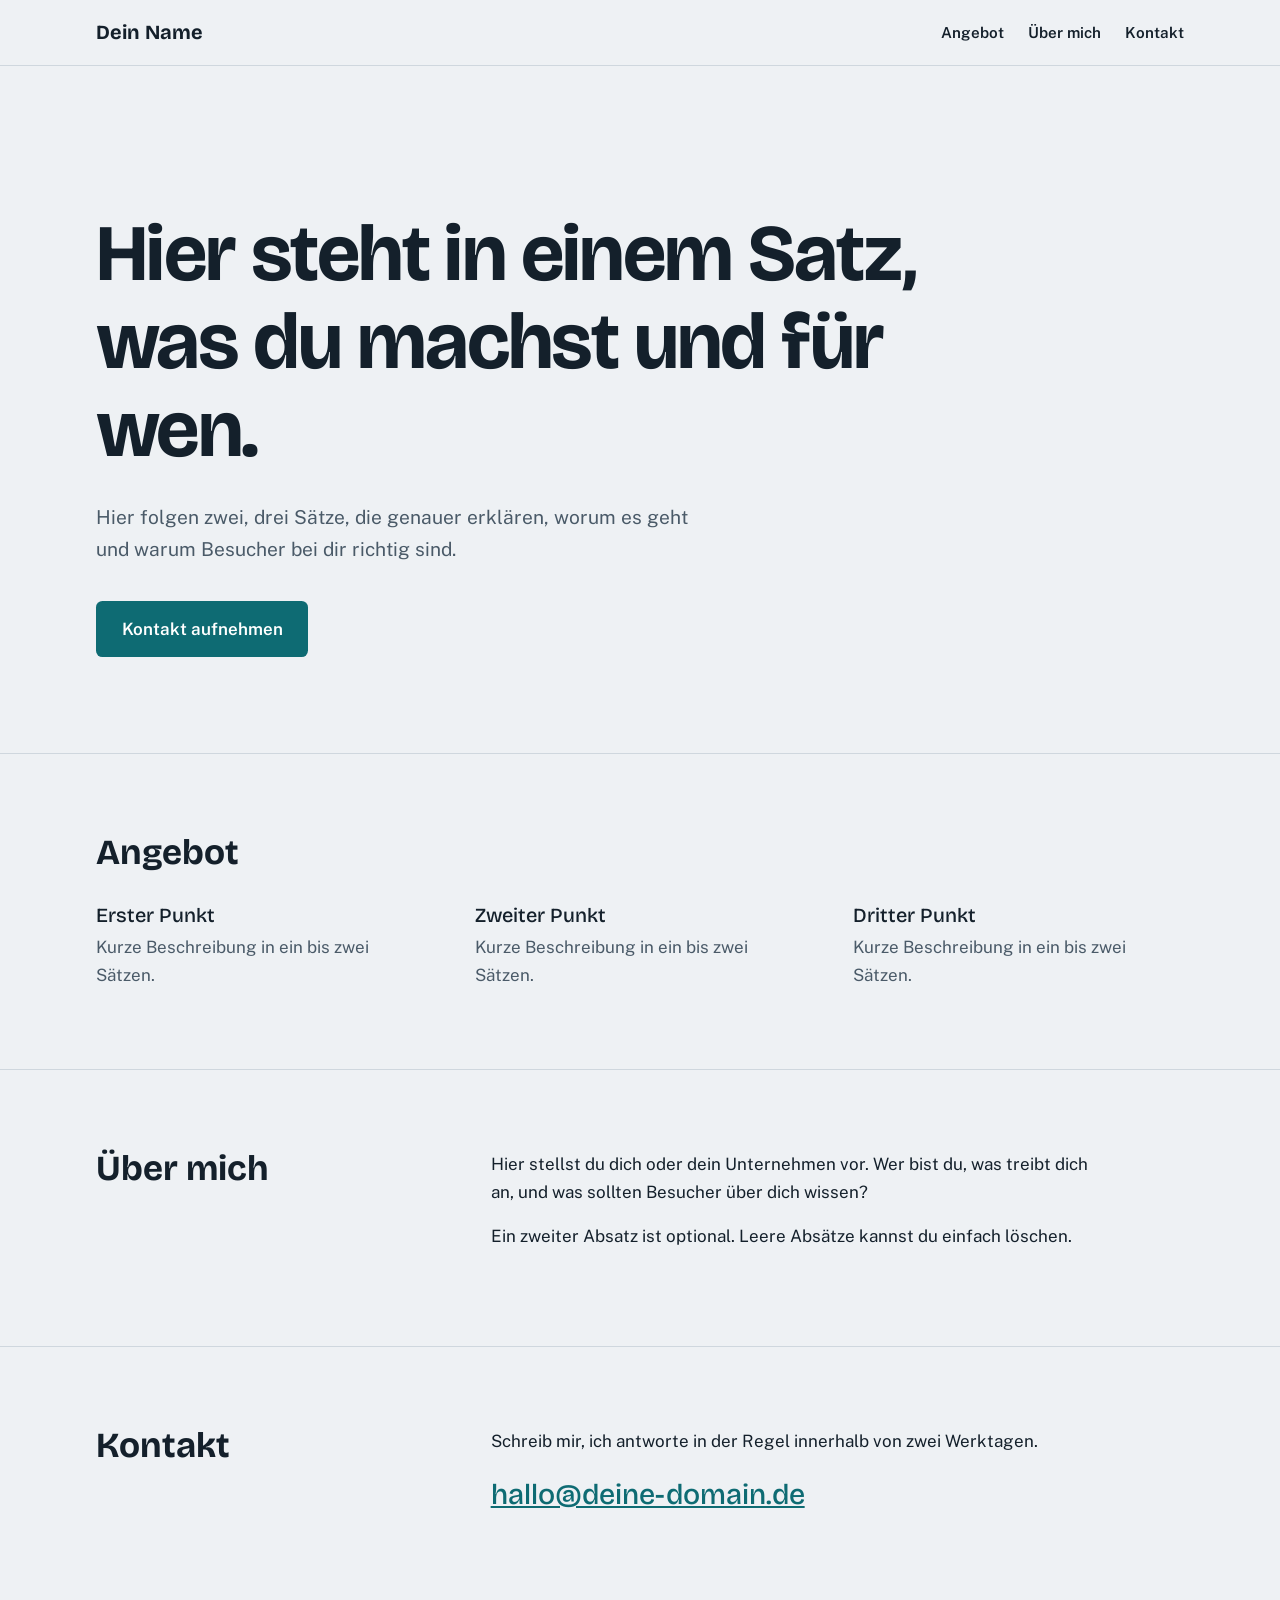
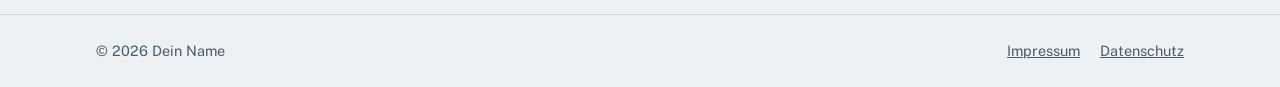
==== index.html @ ab6e3d64 "Add files via upload" ====
<!DOCTYPE html>
<html lang="de">
<head>
  <meta charset="utf-8">
  <meta name="viewport" content="width=device-width, initial-scale=1">

  <!-- ÄNDERN: Titel im Browser-Tab und Beschreibung für Google -->
  <title>Dein Name – Kurze Beschreibung</title>
  <meta name="description" content="Eine kurze Beschreibung deiner Seite in ein bis zwei Sätzen.">

  <link rel="preconnect" href="https://fonts.googleapis.com">
  <link rel="preconnect" href="https://fonts.gstatic.com" crossorigin>
  <link href="https://fonts.googleapis.com/css2?family=Bricolage+Grotesque:wght@500;700&family=Public+Sans:wght@400;600&display=swap" rel="stylesheet">
  <link rel="stylesheet" href="style.css">
</head>
<body>

  <a class="skip" href="#inhalt">Zum Inhalt springen</a>

  <header class="kopf">
    <div class="wrap kopf-innen">
      <!-- ÄNDERN: dein Name oder Firmenname -->
      <a class="marke" href="/">Dein Name</a>
      <nav aria-label="Hauptmenü">
        <a href="#angebot">Angebot</a>
        <a href="#ueber-mich">Über mich</a>
        <a href="#kontakt">Kontakt</a>
      </nav>
    </div>
  </header>

  <main id="inhalt">

    <!-- ============ STARTBEREICH ============ -->
    <section class="start">
      <div class="wrap">
        <!-- ÄNDERN: Hauptaussage der Seite -->
        <h1>Hier steht in einem Satz, was du machst und für wen.</h1>
        <p class="einleitung">
          Hier folgen zwei, drei Sätze, die genauer erklären, worum es geht
          und warum Besucher bei dir richtig sind.
        </p>
        <a class="knopf" href="#kontakt">Kontakt aufnehmen</a>
      </div>
    </section>

    <!-- ============ ANGEBOT ============ -->
    <section id="angebot" class="abschnitt">
      <div class="wrap">
        <h2>Angebot</h2>
        <!-- Pro Punkt einen <li>-Block. Zum Hinzufügen einfach kopieren. -->
        <ul class="liste">
          <li>
            <h3>Erster Punkt</h3>
            <p>Kurze Beschreibung in ein bis zwei Sätzen.</p>
          </li>
          <li>
            <h3>Zweiter Punkt</h3>
            <p>Kurze Beschreibung in ein bis zwei Sätzen.</p>
          </li>
          <li>
            <h3>Dritter Punkt</h3>
            <p>Kurze Beschreibung in ein bis zwei Sätzen.</p>
          </li>
        </ul>
      </div>
    </section>

    <!-- ============ ÜBER MICH ============ -->
    <section id="ueber-mich" class="abschnitt">
      <div class="wrap zwei-spalten">
        <h2>Über mich</h2>
        <div>
          <p>
            Hier stellst du dich oder dein Unternehmen vor. Wer bist du,
            was treibt dich an, und was sollten Besucher über dich wissen?
          </p>
          <p>
            Ein zweiter Absatz ist optional. Leere Absätze kannst du
            einfach löschen.
          </p>
        </div>
      </div>
    </section>

    <!-- ============ KONTAKT ============ -->
    <section id="kontakt" class="abschnitt kontakt">
      <div class="wrap zwei-spalten">
        <h2>Kontakt</h2>
        <div>
          <p>Schreib mir, ich antworte in der Regel innerhalb von zwei Werktagen.</p>
          <!-- ÄNDERN: deine E-Mail-Adresse (an zwei Stellen) -->
          <p><a class="mail" href="mailto:hallo@deine-domain.de">hallo@deine-domain.de</a></p>
        </div>
      </div>
    </section>

  </main>

  <footer class="fuss">
    <div class="wrap fuss-innen">
      <!-- ÄNDERN: Name und Jahr -->
      <span>© 2026 Dein Name</span>
      <!-- Wichtig in Deutschland: Impressum (und Datenschutz) brauchst du als eigene Seite -->
      <span>
        <a href="impressum.html">Impressum</a>
        <a href="datenschutz.html">Datenschutz</a>
      </span>
    </div>
  </footer>

</body>
</html>
---- style.css ----
/* ============================================================
   EINSTELLUNGEN – hier änderst du Farben und Schriften zentral
   ============================================================ */
:root {
  --hintergrund: #eef1f4;
  --flaeche: #ffffff;
  --text: #14202b;
  --text-leise: #4a5a68;
  --akzent: #0e6b73;
  --akzent-dunkel: #0a4f55;
  --linie: #cfd7de;

  --schrift-titel: "Bricolage Grotesque", "Helvetica Neue", Arial, sans-serif;
  --schrift-text: "Public Sans", "Helvetica Neue", Arial, sans-serif;

  --breite: 68rem;
}

/* ============================================================
   GRUNDLAGEN
   ============================================================ */
*, *::before, *::after { box-sizing: border-box; }

html { scroll-behavior: smooth; }

@media (prefers-reduced-motion: reduce) {
  html { scroll-behavior: auto; }
}

body {
  margin: 0;
  background: var(--hintergrund);
  color: var(--text);
  font-family: var(--schrift-text);
  font-size: 1.0625rem;
  line-height: 1.65;
}

.wrap {
  width: min(100% - 2.5rem, var(--breite));
  margin-inline: auto;
}

a { color: var(--akzent); }
a:hover { color: var(--akzent-dunkel); }

:focus-visible {
  outline: 3px solid var(--akzent);
  outline-offset: 3px;
}

.skip {
  position: absolute;
  left: -999px;
  top: 0;
  background: var(--text);
  color: #fff;
  padding: .6rem 1rem;
}
.skip:focus { left: 0; z-index: 10; }

/* ============================================================
   KOPFZEILE
   ============================================================ */
.kopf {
  border-bottom: 1px solid var(--linie);
  background: var(--hintergrund);
  position: sticky;
  top: 0;
  z-index: 5;
}

.kopf-innen {
  display: flex;
  justify-content: space-between;
  align-items: center;
  gap: 1rem;
  padding-block: 1rem;
}

.marke {
  font-family: var(--schrift-titel);
  font-weight: 700;
  font-size: 1.25rem;
  color: var(--text);
  text-decoration: none;
}

.kopf nav { display: flex; gap: 1.5rem; }

.kopf nav a {
  color: var(--text);
  text-decoration: none;
  font-weight: 600;
  font-size: .95rem;
}
.kopf nav a:hover { color: var(--akzent); }

/* ============================================================
   STARTBEREICH
   ============================================================ */
.start { padding-block: clamp(4rem, 12vw, 9rem) clamp(3rem, 8vw, 6rem); }

h1, h2, h3 {
  font-family: var(--schrift-titel);
  line-height: 1.1;
  margin: 0;
}

h1 {
  font-size: clamp(2.4rem, 7vw, 5rem);
  font-weight: 700;
  letter-spacing: -.02em;
  max-width: 18ch;
}

.einleitung {
  font-size: 1.2rem;
  color: var(--text-leise);
  max-width: 52ch;
  margin: 1.75rem 0 2.25rem;
}

.knopf {
  display: inline-block;
  background: var(--akzent);
  color: #fff;
  text-decoration: none;
  font-weight: 600;
  padding: .85rem 1.6rem;
  border-radius: .4rem;
}
.knopf:hover { background: var(--akzent-dunkel); color: #fff; }

/* ============================================================
   ABSCHNITTE
   ============================================================ */
.abschnitt {
  padding-block: clamp(3rem, 7vw, 5rem);
  border-top: 1px solid var(--linie);
  scroll-margin-top: 4rem;
}

h2 {
  font-size: clamp(1.7rem, 3.5vw, 2.2rem);
  font-weight: 700;
}

h3 {
  font-size: 1.25rem;
  font-weight: 500;
  margin-bottom: .4rem;
}

.zwei-spalten {
  display: grid;
  grid-template-columns: 1fr;
  gap: 1.25rem 3rem;
}

@media (min-width: 48rem) {
  .zwei-spalten { grid-template-columns: 1fr 2fr; }
}

.zwei-spalten p { margin: 0 0 1rem; max-width: 60ch; }

/* Angebotsliste */
.liste {
  list-style: none;
  margin: 2rem 0 0;
  padding: 0;
  display: grid;
  gap: 2rem 3rem;
}

@media (min-width: 48rem) {
  .liste { grid-template-columns: repeat(3, 1fr); }
}

.liste p { margin: 0; color: var(--text-leise); }

/* Kontakt */
.mail {
  font-family: var(--schrift-titel);
  font-size: clamp(1.3rem, 3vw, 1.8rem);
  font-weight: 500;
}

/* ============================================================
   FUSSZEILE
   ============================================================ */
.fuss {
  border-top: 1px solid var(--linie);
  padding-block: 1.5rem;
  font-size: .9rem;
  color: var(--text-leise);
}

.fuss-innen {
  display: flex;
  justify-content: space-between;
  flex-wrap: wrap;
  gap: .75rem;
}

.fuss a { color: var(--text-leise); margin-left: 1rem; }
.fuss a:hover { color: var(--akzent); }

/* ============================================================
   KLEINE BILDSCHIRME
   ============================================================ */
@media (max-width: 36rem) {
  .kopf-innen { flex-direction: column; align-items: flex-start; gap: .5rem; }
  .kopf nav { gap: 1.1rem; }
}
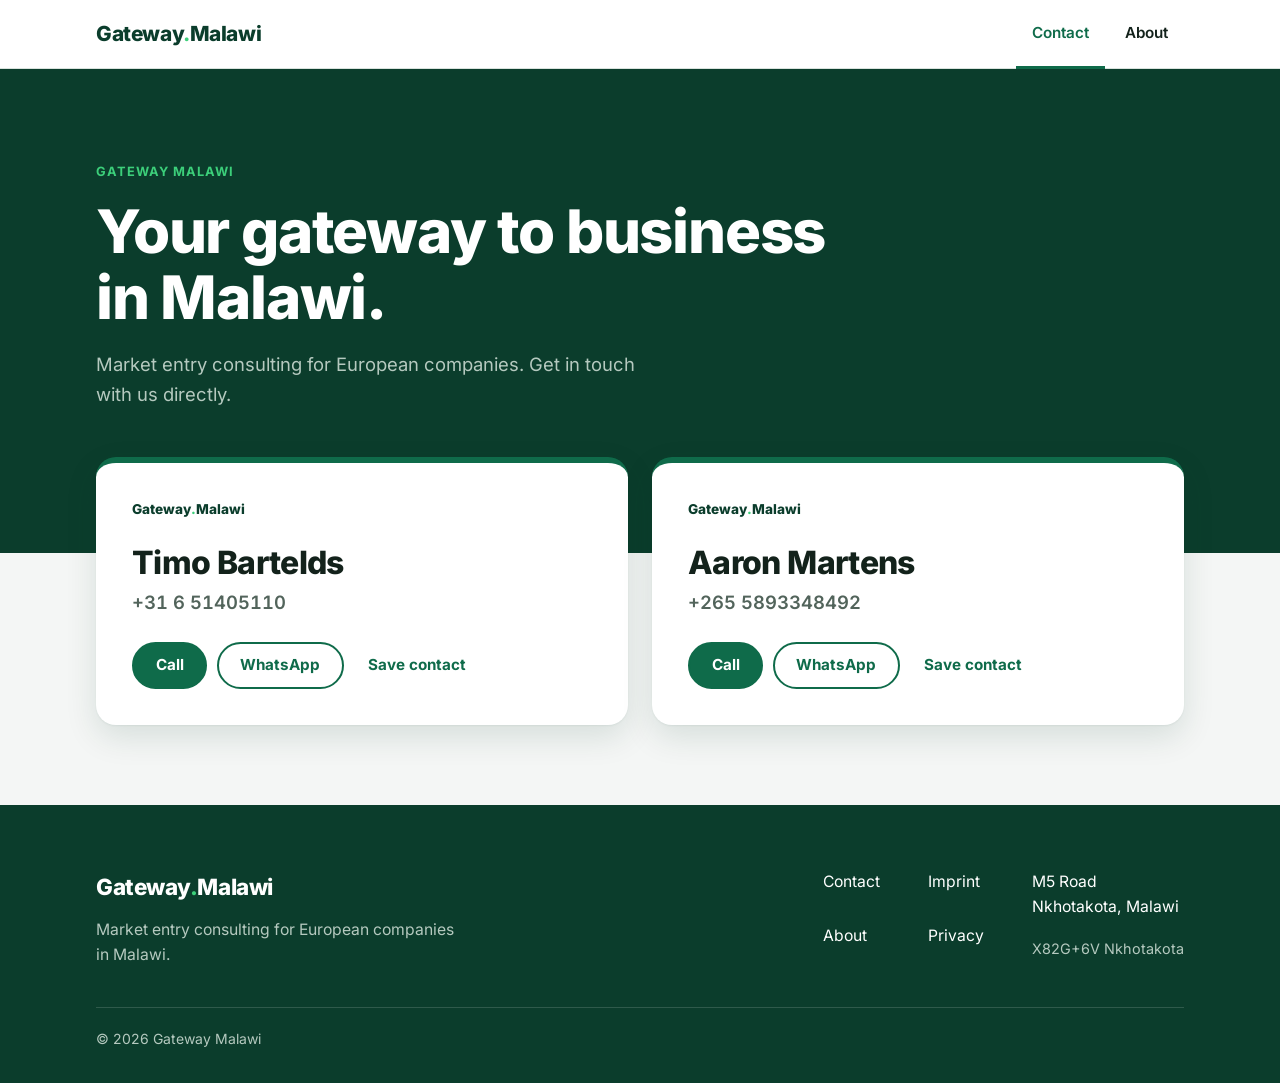
==== commit badc8faf: "Redesign as Gateway Malawi one-pager with business cards and About tab - Start page with business ca" ====
--- a/index.html
+++ b/index.html
@@ -1,111 +1,88 @@
 <!DOCTYPE html>
-<html lang="de">
+<html lang="en">
 <head>
   <meta charset="utf-8">
   <meta name="viewport" content="width=device-width, initial-scale=1">
-
-  <!-- ÄNDERN: Titel im Browser-Tab und Beschreibung für Google -->
-  <title>Dein Name – Kurze Beschreibung</title>
-  <meta name="description" content="Eine kurze Beschreibung deiner Seite in ein bis zwei Sätzen.">
-
-  <link rel="preconnect" href="https://fonts.googleapis.com">
-  <link rel="preconnect" href="https://fonts.gstatic.com" crossorigin>
-  <link href="https://fonts.googleapis.com/css2?family=Bricolage+Grotesque:wght@500;700&family=Public+Sans:wght@400;600&display=swap" rel="stylesheet">
+  <title>Gateway Malawi</title>
+  <meta name="description" content="Gateway Malawi – market entry consulting for European companies in Malawi.">
+  <meta name="theme-color" content="#0b3d2c">
+  <link rel="preload" href="fonts/inter-latin-wght-normal.woff2" as="font" type="font/woff2" crossorigin>
   <link rel="stylesheet" href="style.css">
 </head>
 <body>
 
-  <a class="skip" href="#inhalt">Zum Inhalt springen</a>
+  <a class="skip" href="#content">Skip to content</a>
 
-  <header class="kopf">
-    <div class="wrap kopf-innen">
-      <!-- ÄNDERN: dein Name oder Firmenname -->
-      <a class="marke" href="/">Dein Name</a>
-      <nav aria-label="Hauptmenü">
-        <a href="#angebot">Angebot</a>
-        <a href="#ueber-mich">Über mich</a>
-        <a href="#kontakt">Kontakt</a>
+  <header class="header">
+    <div class="wrap header-inner">
+      <a class="logo" href="index.html">Gateway<span class="dot">.</span>Malawi</a>
+      <nav class="tabs" aria-label="Main menu">
+        <a href="index.html" aria-current="page">Contact</a>
+        <a href="about.html">About</a>
       </nav>
     </div>
   </header>
 
-  <main id="inhalt">
-
-    <!-- ============ STARTBEREICH ============ -->
-    <section class="start">
+  <main id="content">
+    <section class="hero">
       <div class="wrap">
-        <!-- ÄNDERN: Hauptaussage der Seite -->
-        <h1>Hier steht in einem Satz, was du machst und für wen.</h1>
-        <p class="einleitung">
-          Hier folgen zwei, drei Sätze, die genauer erklären, worum es geht
-          und warum Besucher bei dir richtig sind.
-        </p>
-        <a class="knopf" href="#kontakt">Kontakt aufnehmen</a>
+        <span class="eyebrow">Gateway Malawi</span>
+        <h1>Your gateway to business in Malawi.</h1>
+        <p>Market entry consulting for European companies. Get in touch with us directly.</p>
       </div>
     </section>
 
-    <!-- ============ ANGEBOT ============ -->
-    <section id="angebot" class="abschnitt">
-      <div class="wrap">
-        <h2>Angebot</h2>
-        <!-- Pro Punkt einen <li>-Block. Zum Hinzufügen einfach kopieren. -->
-        <ul class="liste">
-          <li>
-            <h3>Erster Punkt</h3>
-            <p>Kurze Beschreibung in ein bis zwei Sätzen.</p>
-          </li>
-          <li>
-            <h3>Zweiter Punkt</h3>
-            <p>Kurze Beschreibung in ein bis zwei Sätzen.</p>
-          </li>
-          <li>
-            <h3>Dritter Punkt</h3>
-            <p>Kurze Beschreibung in ein bis zwei Sätzen.</p>
-          </li>
-        </ul>
-      </div>
+    <section class="wrap" aria-label="Contact persons">
+      <ul class="cards">
+        <li class="card">
+          <span class="card-brand">Gateway<span class="dot">.</span>Malawi</span>
+          <div>
+            <h2>Timo Bartelds</h2>
+            <a class="phone" href="tel:+31651405110">+31 6 51405110</a>
+          </div>
+          <div class="actions">
+            <a class="btn btn-primary" href="tel:+31651405110">Call</a>
+            <a class="btn btn-outline" href="https://wa.me/31651405110" rel="noopener">WhatsApp</a>
+            <a class="btn btn-text" href="contact/timo-bartelds.vcf" download>Save contact</a>
+          </div>
+        </li>
+        <li class="card">
+          <span class="card-brand">Gateway<span class="dot">.</span>Malawi</span>
+          <div>
+            <h2>Aaron Martens</h2>
+            <a class="phone" href="tel:+2655893348492">+265 5893348492</a>
+          </div>
+          <div class="actions">
+            <a class="btn btn-primary" href="tel:+2655893348492">Call</a>
+            <a class="btn btn-outline" href="https://wa.me/2655893348492" rel="noopener">WhatsApp</a>
+            <a class="btn btn-text" href="contact/aaron-martens.vcf" download>Save contact</a>
+          </div>
+        </li>
+      </ul>
     </section>
-
-    <!-- ============ ÜBER MICH ============ -->
-    <section id="ueber-mich" class="abschnitt">
-      <div class="wrap zwei-spalten">
-        <h2>Über mich</h2>
-        <div>
-          <p>
-            Hier stellst du dich oder dein Unternehmen vor. Wer bist du,
-            was treibt dich an, und was sollten Besucher über dich wissen?
-          </p>
-          <p>
-            Ein zweiter Absatz ist optional. Leere Absätze kannst du
-            einfach löschen.
-          </p>
-        </div>
-      </div>
-    </section>
-
-    <!-- ============ KONTAKT ============ -->
-    <section id="kontakt" class="abschnitt kontakt">
-      <div class="wrap zwei-spalten">
-        <h2>Kontakt</h2>
-        <div>
-          <p>Schreib mir, ich antworte in der Regel innerhalb von zwei Werktagen.</p>
-          <!-- ÄNDERN: deine E-Mail-Adresse (an zwei Stellen) -->
-          <p><a class="mail" href="mailto:hallo@deine-domain.de">hallo@deine-domain.de</a></p>
-        </div>
-      </div>
-    </section>
-
   </main>
 
-  <footer class="fuss">
-    <div class="wrap fuss-innen">
-      <!-- ÄNDERN: Name und Jahr -->
-      <span>© 2026 Dein Name</span>
-      <!-- Wichtig in Deutschland: Impressum (und Datenschutz) brauchst du als eigene Seite -->
-      <span>
-        <a href="impressum.html">Impressum</a>
-        <a href="datenschutz.html">Datenschutz</a>
-      </span>
+  <footer class="footer">
+    <div class="wrap">
+      <div class="footer-grid">
+        <div>
+          <a class="logo logo-light" href="index.html">Gateway<span class="dot">.</span>Malawi</a>
+          <p class="footer-tagline">Market entry consulting for European companies in Malawi.</p>
+        </div>
+        <ul>
+          <li><a href="index.html">Contact</a></li>
+          <li><a href="about.html">About</a></li>
+        </ul>
+        <ul>
+          <li><a href="imprint.html">Imprint</a></li>
+          <li><a href="privacy.html">Privacy</a></li>
+        </ul>
+        <address>
+          <span>M5 Road<br>Nkhotakota, Malawi</span>
+          <a class="plus-code" href="https://maps.google.com/?q=X82G%2B6V%20Nkhotakota" rel="noopener">X82G+6V Nkhotakota</a>
+        </address>
+      </div>
+      <div class="footer-bottom">© 2026 Gateway Malawi</div>
     </div>
   </footer>
 
--- a/style.css
+++ b/style.css
@@ -1,53 +1,70 @@
 /* ============================================================
-   EINSTELLUNGEN – hier änderst du Farben und Schriften zentral
-   ============================================================ */
+   SETTINGS – change colours and fonts here
+   ============================================================ */
+@font-face {
+  font-family: "Inter";
+  src: url("fonts/inter-latin-wght-normal.woff2") format("woff2");
+  font-weight: 100 900;
+  font-style: normal;
+  font-display: swap;
+}
+
 :root {
-  --hintergrund: #eef1f4;
-  --flaeche: #ffffff;
-  --text: #14202b;
-  --text-leise: #4a5a68;
-  --akzent: #0e6b73;
-  --akzent-dunkel: #0a4f55;
-  --linie: #cfd7de;
-
-  --schrift-titel: "Bricolage Grotesque", "Helvetica Neue", Arial, sans-serif;
-  --schrift-text: "Public Sans", "Helvetica Neue", Arial, sans-serif;
-
-  --breite: 68rem;
-}
-
-/* ============================================================
-   GRUNDLAGEN
+  --green-deep: #0b3d2c;     /* header band, footer */
+  --green: #0f6b4a;          /* primary buttons, links */
+  --green-dark: #0a5238;     /* hover */
+  --green-bright: #3ccf7a;   /* logo dot, highlights */
+  --green-soft: #e6f4ec;     /* light tint */
+  --page: #f4f6f5;
+  --surface: #ffffff;
+  --text: #13221b;
+  --text-soft: #52645b;
+  --line: #d9e2dd;
+  --on-dark: #ffffff;
+  --on-dark-soft: #b5c9bf;
+
+  --font: "Inter", "Helvetica Neue", Arial, sans-serif;
+  --radius: 1.25rem;
+  --shadow: 0 1px 2px rgb(11 61 44 / .06), 0 12px 32px rgb(11 61 44 / .12);
+  --width: 68rem;
+}
+
+/* ============================================================
+   BASICS
    ============================================================ */
 *, *::before, *::after { box-sizing: border-box; }
 
 html { scroll-behavior: smooth; }
-
-@media (prefers-reduced-motion: reduce) {
-  html { scroll-behavior: auto; }
-}
+@media (prefers-reduced-motion: reduce) { html { scroll-behavior: auto; } }
 
 body {
   margin: 0;
-  background: var(--hintergrund);
+  min-height: 100vh;
+  display: flex;
+  flex-direction: column;
+  background: var(--page);
   color: var(--text);
-  font-family: var(--schrift-text);
+  font-family: var(--font);
   font-size: 1.0625rem;
-  line-height: 1.65;
-}
+  line-height: 1.6;
+}
+
+main { flex: 1; }
 
 .wrap {
-  width: min(100% - 2.5rem, var(--breite));
+  width: min(100% - 2.5rem, var(--width));
   margin-inline: auto;
 }
 
-a { color: var(--akzent); }
-a:hover { color: var(--akzent-dunkel); }
+a { color: var(--green); }
+a:hover { color: var(--green-dark); }
 
 :focus-visible {
-  outline: 3px solid var(--akzent);
+  outline: 3px solid var(--green-bright);
   outline-offset: 3px;
 }
+
+h1, h2, h3 { line-height: 1.1; margin: 0; letter-spacing: -.02em; }
 
 .skip {
   position: absolute;
@@ -60,156 +77,265 @@
 .skip:focus { left: 0; z-index: 10; }
 
 /* ============================================================
-   KOPFZEILE
-   ============================================================ */
-.kopf {
-  border-bottom: 1px solid var(--linie);
-  background: var(--hintergrund);
+   HEADER WITH TABS
+   ============================================================ */
+.header {
+  background: var(--surface);
+  border-bottom: 1px solid var(--line);
   position: sticky;
   top: 0;
   z-index: 5;
 }
 
-.kopf-innen {
+.header-inner {
   display: flex;
   justify-content: space-between;
   align-items: center;
   gap: 1rem;
-  padding-block: 1rem;
-}
-
-.marke {
-  font-family: var(--schrift-titel);
-  font-weight: 700;
-  font-size: 1.25rem;
+  min-height: 4.25rem;
+}
+
+.logo {
+  font-weight: 800;
+  font-size: 1.3rem;
+  letter-spacing: -.02em;
+  color: var(--green-deep);
+  text-decoration: none;
+}
+.logo:hover { color: var(--green-deep); }
+.logo .dot { color: var(--green-bright); }
+.logo-light { color: var(--on-dark); }
+.logo-light:hover { color: var(--on-dark); }
+
+.tabs {
+  display: flex;
+  gap: .25rem;
+  align-self: stretch;
+}
+
+.tabs a {
+  display: flex;
+  align-items: center;
+  padding-inline: 1rem;
   color: var(--text);
-  text-decoration: none;
-}
-
-.kopf nav { display: flex; gap: 1.5rem; }
-
-.kopf nav a {
-  color: var(--text);
-  text-decoration: none;
   font-weight: 600;
   font-size: .95rem;
-}
-.kopf nav a:hover { color: var(--akzent); }
-
-/* ============================================================
-   STARTBEREICH
-   ============================================================ */
-.start { padding-block: clamp(4rem, 12vw, 9rem) clamp(3rem, 8vw, 6rem); }
-
-h1, h2, h3 {
-  font-family: var(--schrift-titel);
-  line-height: 1.1;
-  margin: 0;
-}
-
-h1 {
-  font-size: clamp(2.4rem, 7vw, 5rem);
+  text-decoration: none;
+  border-bottom: 3px solid transparent;
+  margin-bottom: -1px;
+}
+.tabs a:hover { color: var(--green); }
+.tabs a[aria-current="page"] {
+  color: var(--green);
+  border-bottom-color: var(--green);
+}
+
+/* ============================================================
+   HERO BAND
+   ============================================================ */
+.hero {
+  background: var(--green-deep);
+  color: var(--on-dark);
+  padding-block: clamp(3rem, 8vw, 5.5rem) clamp(7rem, 14vw, 9rem);
+}
+
+.hero-small { padding-block: clamp(2.5rem, 6vw, 4rem); }
+
+.eyebrow {
+  display: inline-block;
+  font-size: .8rem;
   font-weight: 700;
-  letter-spacing: -.02em;
+  letter-spacing: .08em;
+  text-transform: uppercase;
+  color: var(--green-bright);
+  margin-bottom: 1rem;
+}
+
+.hero h1 {
+  font-size: clamp(2.2rem, 6vw, 3.75rem);
+  font-weight: 800;
   max-width: 18ch;
 }
 
-.einleitung {
-  font-size: 1.2rem;
-  color: var(--text-leise);
-  max-width: 52ch;
-  margin: 1.75rem 0 2.25rem;
-}
-
-.knopf {
-  display: inline-block;
-  background: var(--akzent);
-  color: #fff;
+.hero p {
+  font-size: 1.15rem;
+  color: var(--on-dark-soft);
+  max-width: 48ch;
+  margin: 1.25rem 0 0;
+}
+
+/* ============================================================
+   BUSINESS CARDS
+   ============================================================ */
+.cards {
+  list-style: none;
+  padding: 0;
+  margin: calc(-1 * clamp(4.5rem, 10vw, 6rem)) 0 clamp(3rem, 7vw, 5rem);
+  display: grid;
+  gap: 1.5rem;
+}
+
+@media (min-width: 48rem) {
+  .cards { grid-template-columns: repeat(2, 1fr); }
+}
+
+.card {
+  background: var(--surface);
+  border-radius: var(--radius);
+  box-shadow: var(--shadow);
+  padding: clamp(1.5rem, 4vw, 2.25rem);
+  display: flex;
+  flex-direction: column;
+  gap: 1.5rem;
+  border-top: 6px solid var(--green);
+}
+
+.card-brand {
+  font-size: .85rem;
+  font-weight: 800;
+  color: var(--green-deep);
+}
+.card-brand .dot { color: var(--green-bright); }
+
+.card h2 {
+  font-size: clamp(1.6rem, 4vw, 2rem);
+  font-weight: 800;
+}
+
+.card .phone {
+  display: block;
+  margin-top: .5rem;
+  font-size: 1.15rem;
+  font-weight: 600;
+  font-variant-numeric: tabular-nums;
+  color: var(--text-soft);
   text-decoration: none;
+}
+.card .phone:hover { color: var(--green); }
+
+.actions {
+  display: flex;
+  flex-wrap: wrap;
+  gap: .6rem;
+  margin-top: auto;
+}
+
+/* Pill buttons */
+.btn {
+  display: inline-flex;
+  align-items: center;
+  justify-content: center;
+  min-height: 2.75rem;
+  padding: .6rem 1.35rem;
+  border-radius: 999px;
+  font-weight: 700;
+  font-size: .95rem;
+  text-decoration: none;
+  border: 2px solid var(--green);
+  transition: background-color .15s, color .15s, border-color .15s;
+}
+.btn-primary { background: var(--green); color: #fff; }
+.btn-primary:hover { background: var(--green-dark); border-color: var(--green-dark); color: #fff; }
+.btn-outline { background: transparent; color: var(--green); }
+.btn-outline:hover { background: var(--green-soft); color: var(--green-dark); }
+.btn-text { border-color: transparent; color: var(--green); padding-inline: .75rem; }
+.btn-text:hover { background: var(--green-soft); color: var(--green-dark); }
+
+/* ============================================================
+   ABOUT PAGE
+   ============================================================ */
+.about {
+  padding-block: clamp(3rem, 7vw, 5rem);
+}
+
+.about-box {
+  background: var(--surface);
+  border-radius: var(--radius);
+  box-shadow: var(--shadow);
+  padding: clamp(1.5rem, 5vw, 3rem);
+  display: grid;
+  gap: 1.5rem 3rem;
+}
+
+@media (min-width: 48rem) {
+  .about-box { grid-template-columns: 1fr 2fr; }
+}
+
+.about-box h2 { font-size: clamp(1.6rem, 3.5vw, 2.1rem); font-weight: 800; }
+.about-box p { margin: 0 0 1rem; max-width: 60ch; color: var(--text-soft); }
+.about-box p:last-child { margin-bottom: 0; }
+
+.facts {
+  list-style: none;
+  padding: 0;
+  margin: 1.5rem 0 0;
+  display: grid;
+  gap: .75rem;
+}
+.facts li {
+  display: flex;
+  gap: .75rem;
+  align-items: baseline;
   font-weight: 600;
-  padding: .85rem 1.6rem;
-  border-radius: .4rem;
-}
-.knopf:hover { background: var(--akzent-dunkel); color: #fff; }
-
-/* ============================================================
-   ABSCHNITTE
-   ============================================================ */
-.abschnitt {
-  padding-block: clamp(3rem, 7vw, 5rem);
-  border-top: 1px solid var(--linie);
-  scroll-margin-top: 4rem;
-}
-
-h2 {
-  font-size: clamp(1.7rem, 3.5vw, 2.2rem);
-  font-weight: 700;
-}
-
-h3 {
-  font-size: 1.25rem;
-  font-weight: 500;
-  margin-bottom: .4rem;
-}
-
-.zwei-spalten {
+}
+.facts li::before {
+  content: "";
+  flex: none;
+  width: .6rem;
+  height: .6rem;
+  border-radius: 50%;
+  background: var(--green-bright);
+  transform: translateY(-.1rem);
+}
+
+/* Plain text pages (imprint, privacy) */
+.text-page { padding-block: clamp(3rem, 7vw, 5rem); }
+.text-page .about-box { display: block; }
+.text-page h2 { font-size: 1.25rem; margin: 2rem 0 .5rem; }
+.text-page h2:first-child { margin-top: 0; }
+.placeholder { background: #fff4c2; padding: 0 .25rem; border-radius: .25rem; }
+
+/* ============================================================
+   FOOTER
+   ============================================================ */
+.footer {
+  background: var(--green-deep);
+  color: var(--on-dark-soft);
+  padding-block: clamp(2.5rem, 6vw, 4rem) 2rem;
+  font-size: .98rem;
+}
+
+.footer-grid {
   display: grid;
-  grid-template-columns: 1fr;
-  gap: 1.25rem 3rem;
+  gap: 2rem;
 }
 
 @media (min-width: 48rem) {
-  .zwei-spalten { grid-template-columns: 1fr 2fr; }
-}
-
-.zwei-spalten p { margin: 0 0 1rem; max-width: 60ch; }
-
-/* Angebotsliste */
-.liste {
-  list-style: none;
-  margin: 2rem 0 0;
-  padding: 0;
-  display: grid;
-  gap: 2rem 3rem;
-}
-
-@media (min-width: 48rem) {
-  .liste { grid-template-columns: repeat(3, 1fr); }
-}
-
-.liste p { margin: 0; color: var(--text-leise); }
-
-/* Kontakt */
-.mail {
-  font-family: var(--schrift-titel);
-  font-size: clamp(1.3rem, 3vw, 1.8rem);
-  font-weight: 500;
-}
-
-/* ============================================================
-   FUSSZEILE
-   ============================================================ */
-.fuss {
-  border-top: 1px solid var(--linie);
-  padding-block: 1.5rem;
-  font-size: .9rem;
-  color: var(--text-leise);
-}
-
-.fuss-innen {
-  display: flex;
-  justify-content: space-between;
-  flex-wrap: wrap;
-  gap: .75rem;
-}
-
-.fuss a { color: var(--text-leise); margin-left: 1rem; }
-.fuss a:hover { color: var(--akzent); }
-
-/* ============================================================
-   KLEINE BILDSCHIRME
-   ============================================================ */
-@media (max-width: 36rem) {
-  .kopf-innen { flex-direction: column; align-items: flex-start; gap: .5rem; }
-  .kopf nav { gap: 1.1rem; }
-}
+  .footer-grid { grid-template-columns: 2fr auto auto auto; gap: 3rem; }
+}
+
+.footer .logo { font-size: 1.4rem; }
+.footer-tagline { margin: .75rem 0 0; max-width: 36ch; }
+
+.footer ul { list-style: none; margin: 0; padding: 0; display: grid; gap: .6rem; }
+.footer a { color: var(--on-dark); text-decoration: none; }
+.footer a:hover { color: var(--green-bright); }
+.footer address { font-style: normal; color: var(--on-dark); display: grid; gap: .6rem; }
+.footer .plus-code { font-size: .9rem; color: var(--on-dark-soft); }
+
+.footer-bottom {
+  margin-top: 2.5rem;
+  padding-top: 1.25rem;
+  border-top: 1px solid rgb(255 255 255 / .15);
+  font-size: .875rem;
+}
+
+/* ============================================================
+   SMALL SCREENS
+   ============================================================ */
+@media (max-width: 30rem) {
+  .header-inner { min-height: 3.75rem; }
+  .logo { font-size: 1.1rem; }
+  .tabs a { padding-inline: .6rem; }
+  .actions .btn { flex: 1 1 auto; }
+}
